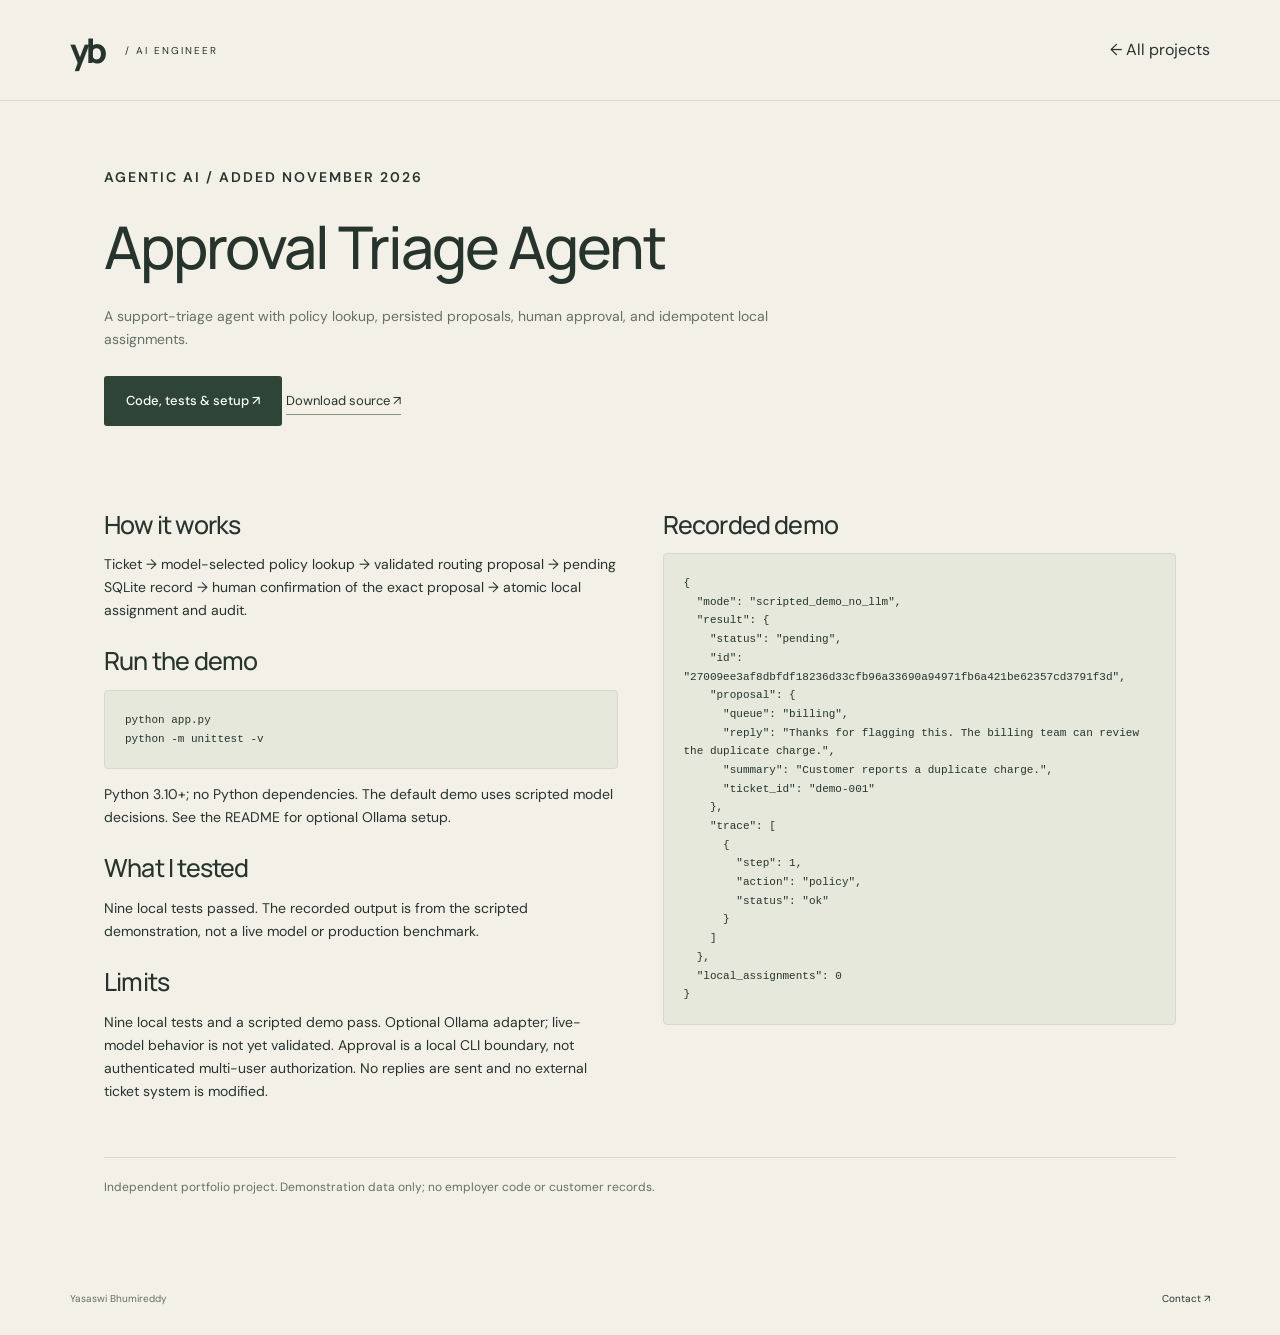
==== approval-triage-agent.html @ 5c436dfd "Feature two runnable agentic AI projects with tested demos and clear limits" ====
<!doctype html><html lang="en"><head><meta charset="utf-8"><meta name="viewport" content="width=device-width,initial-scale=1"><title>Approval Triage Agent | Yasaswi Bhumireddy</title><link rel="stylesheet" href="style.css"></head><body><nav><a class="brand" href="index.html">yb<span> / AI ENGINEER</span></a><a href="index.html#work">← All projects</a></nav><main class="case"><p class="eyebrow">AGENTIC AI / ADDED NOVEMBER 2026</p><h1>Approval Triage Agent</h1><p class="lede">A support-triage agent with policy lookup, persisted proposals, human approval, and idempotent local assignments.</p><a class="button" href="https://github.com/yasaswireddy7032/approval-triage-agent">Code, tests &amp; setup ↗</a> <a class="text-link" href="https://github.com/yasaswireddy7032/approval-triage-agent/archive/refs/heads/main.zip">Download source ↗</a><div class="case-grid"><section><h2>How it works</h2><p>Ticket → model-selected policy lookup → validated routing proposal → pending SQLite record → human confirmation of the exact proposal → atomic local assignment and audit.</p><h2>Run the demo</h2><pre>python app.py
python -m unittest -v</pre><p>Python 3.10+; no Python dependencies. The default demo uses scripted model decisions. See the README for optional Ollama setup.</p><h2>What I tested</h2><p>Nine local tests passed. The recorded output is from the scripted demonstration, not a live model or production benchmark.</p><h2>Limits</h2><p>Nine local tests and a scripted demo pass. Optional Ollama adapter; live-model behavior is not yet validated. Approval is a local CLI boundary, not authenticated multi-user authorization. No replies are sent and no external ticket system is modified.</p></section><section><h2>Recorded demo</h2><pre>{
  &quot;mode&quot;: &quot;scripted_demo_no_llm&quot;,
  &quot;result&quot;: {
    &quot;status&quot;: &quot;pending&quot;,
    &quot;id&quot;: &quot;27009ee3af8dbfdf18236d33cfb96a33690a94971fb6a421be62357cd3791f3d&quot;,
    &quot;proposal&quot;: {
      &quot;queue&quot;: &quot;billing&quot;,
      &quot;reply&quot;: &quot;Thanks for flagging this. The billing team can review the duplicate charge.&quot;,
      &quot;summary&quot;: &quot;Customer reports a duplicate charge.&quot;,
      &quot;ticket_id&quot;: &quot;demo-001&quot;
    },
    &quot;trace&quot;: [
      {
        &quot;step&quot;: 1,
        &quot;action&quot;: &quot;policy&quot;,
        &quot;status&quot;: &quot;ok&quot;
      }
    ]
  },
  &quot;local_assignments&quot;: 0
}
</pre></section></div><aside>Independent portfolio project. Demonstration data only; no employer code or customer records.</aside></main><footer><span>Yasaswi Bhumireddy</span><a href="index.html#contact">Contact ↗</a></footer></body></html>
---- style.css ----
@import url('https://fonts.googleapis.com/css2?family=DM+Sans:wght@400;500;600;700&family=Manrope:wght@400;500;600;700;800&display=swap');
:root{--paper:#f3f0e8;--ink:#26342d;--muted:#657066;--line:#d8d9cd;--accent:#b6cc66;--forest:#2e4437}*{box-sizing:border-box}html{scroll-behavior:smooth;scroll-padding-top:90px}body{margin:0;background:var(--paper);color:var(--ink);font-family:'DM Sans',Arial,sans-serif;font-size:16px;line-height:1.65}a{color:inherit;text-decoration:none}button{font:inherit}a,button{touch-action:manipulation}a:focus-visible,button:focus-visible{outline:3px solid #547e2c;outline-offset:5px}.skip{position:absolute;left:20px;top:-100px;background:white;padding:12px;z-index:10}.skip:focus{top:10px}nav{max-width:1440px;margin:auto;padding:22px 5.5%;display:flex;align-items:center;justify-content:space-between;border-bottom:1px solid var(--line)}.brand{font-family:'Manrope',sans-serif;font-size:34px;font-weight:800;letter-spacing:-3px;display:flex;align-items:center;gap:21px}.brand span{font:10px 'DM Sans',sans-serif;letter-spacing:2px}.navlinks{display:flex;gap:31px;align-items:center;font-size:13px}.nav-contact{border:1px solid #718071;border-radius:30px;padding:8px 19px}.nav-contact span{margin-left:20px}.hero{max-width:1440px;margin:auto;display:grid;grid-template-columns:1.2fr 1fr;gap:6%;padding:65px 5.5% 62px}.eyebrow{font-size:10px;font-weight:600;letter-spacing:2px;margin:0 0 26px}.dot{display:inline-block;width:7px;height:7px;background:#6a8542;border-radius:50%;margin-right:9px}h1,h2,h3{font-family:'Manrope',sans-serif;font-weight:500;line-height:1.1;margin:0;letter-spacing:-2px}h1{font-size:clamp(44px,4.6vw,70px)}em{font-family:Georgia,serif;font-weight:400;color:#718254}h1 em{line-height:1.08}.intro{font-size:16px;line-height:1.75;max-width:425px;margin:28px 0}.intro strong{font-weight:600}.hero-actions{display:flex;align-items:center;gap:30px}.button{display:inline-flex;align-items:center;gap:37px;background:var(--forest);color:white;padding:14px 22px;border-radius:3px;font-size:13px;font-weight:500}.button:hover{background:#405c42}.text-link{font-size:13px;border-bottom:1px solid #8c9483;padding-bottom:5px}.hero-note{display:flex;justify-content:space-between;gap:20px;border-top:1px solid var(--line);padding-top:21px;margin-top:48px;max-width:475px;font-size:9px;color:var(--muted)}.hero-note span:first-child{letter-spacing:1px}.portrait-wrap{position:relative;min-height:500px;margin:0 0 0 15px;background:#d6cfbc;border-radius:130px 3px 3px 3px;overflow:hidden}.portrait{width:100%;height:100%;position:absolute;object-fit:cover;object-position:50% 40%;filter:saturate(.76)}.portrait-label{position:absolute;bottom:20px;left:22px;right:22px;display:flex;justify-content:space-between;color:white;font-size:10px;letter-spacing:1px;padding:14px 0;border-top:1px solid #fff7;text-shadow:0 1px 5px #000}.portrait-label:before{content:'';position:absolute;inset:-50px -24px -30px;background:linear-gradient(transparent,#0006);z-index:-1}.portrait-label{isolation:isolate}.photo-marker{position:absolute;top:18px;right:23px;font-size:26px;color:#fff9}.skills-strip{border-top:1px solid var(--line);border-bottom:1px solid var(--line);display:flex;justify-content:space-between;padding:24px 5.5%;gap:20px;font-size:10px;letter-spacing:2px;color:#737c6b;max-width:1440px;margin:auto}.section{padding:90px 5.5%;max-width:1440px;margin:auto}.section-heading{display:flex;align-items:flex-end;justify-content:space-between;gap:50px;margin-bottom:40px}h2{font-size:clamp(34px,3.5vw,52px)}.section-heading>p{max-width:330px;color:var(--muted);font-size:14px;line-height:1.8;margin-bottom:0}.featured{display:grid;grid-template-columns:1.15fr 1fr;border:1px solid var(--line);margin-bottom:50px}.featured-visual{background:#e3e7d9;min-height:340px;padding:30px 35px;display:flex;flex-direction:column;align-items:center;background-image:radial-gradient(#78826b33 1px,transparent 1px);background-size:15px 15px}.diagram-caption{align-self:flex-start;font-size:9px;letter-spacing:1.5px;margin-bottom:35px}.query-node{border:1px solid #aab49a;background:#f3f3e8;padding:15px 23px;font-size:12px;border-radius:5px}.connector{height:25px;width:1px;background:#9da98b}.node-row{display:flex;gap:12px}.node-row span{border:1px solid #a3ae92;background:#edf0e6;padding:10px;font-size:10px;border-radius:4px}.evidence-node{display:flex;align-items:center;gap:12px;background:#344934;color:#fff;padding:14px 20px;border-radius:4px;font-size:11px}.evidence-node>span:last-child{color:#c2d293}.tiny-dot{height:6px;width:6px;background:#bfd079;border-radius:50%}.diagram-footer{margin-top:20px;font-size:8px;letter-spacing:2px}.featured-copy{padding:45px 40px;display:flex;flex-direction:column;align-items:flex-start;justify-content:center}.featured-copy .eyebrow{margin-bottom:18px}.featured-copy h3{font-size:31px;letter-spacing:-1px}.featured-copy p:not(.eyebrow){font-size:14px;color:var(--muted)}.tags{display:flex;gap:7px;flex-wrap:wrap;margin:7px 0 26px}.tags span{font-size:9px;border:1px solid #cbd0bd;border-radius:20px;padding:3px 10px}.project-toolbar{display:flex;justify-content:space-between;align-items:center;gap:20px;margin-bottom:24px}.project-toolbar>p{font-size:9px;letter-spacing:1.1px}.project-toolbar>p span{color:var(--muted);margin-left:15px}.filters{display:flex;gap:6px;flex-wrap:wrap}.filters button{border:1px solid var(--line);background:transparent;padding:6px 13px;border-radius:20px;font-size:10px;color:var(--ink);cursor:pointer}.filters button.active{background:var(--ink);color:#fff}.projects-grid{display:grid;grid-template-columns:repeat(3,1fr);gap:16px}.project{border:1px solid var(--line);padding:25px;display:flex;flex-direction:column;min-height:245px;transition:background .15s}.project:hover{background:#ebece1}.project-top{display:flex;justify-content:space-between;align-items:center;margin-bottom:26px;font-size:9px;letter-spacing:1px;color:var(--muted)}.project-top span:first-child{font-size:17px;font-family:Georgia,serif}.project h3{font-size:21px;letter-spacing:-.6px;line-height:1.25}.project p{font-size:12px;line-height:1.8;color:var(--muted);flex:1}.project a{font-size:11px;display:flex;justify-content:space-between;border-top:1px solid var(--line);padding-top:13px}.work-note{font-size:11px;color:var(--muted);max-width:750px;margin-top:27px}.about{display:grid;grid-template-columns:1fr 1.3fr;gap:8%;border-top:1px solid var(--line);background:#e9ecdf}.about h2{font-size:53px}.large-copy{font-size:25px;line-height:1.5;margin-top:0;letter-spacing:-.5px}.about-copy>p:not(.large-copy){font-size:14px;color:var(--muted)}.principles{margin-top:30px}.principles>div{position:relative;padding:20px 0 15px 40px;border-top:1px solid #cdd3bd}.principles span{position:absolute;left:0;top:22px;font-size:10px;color:#758566}.principles h3{font-size:17px;letter-spacing:-.3px}.principles p{font-size:12px;color:var(--muted);margin:8px 0 0}.timeline article{display:grid;grid-template-columns:200px 1fr 90px;gap:30px;border-top:1px solid var(--line);padding:30px 0}.timeline h3{font-size:21px;letter-spacing:-.6px}.date,.row-type{font-size:9px;letter-spacing:1px;color:var(--muted);padding-top:4px}.timeline p{font-size:13px;color:var(--muted);max-width:640px}.timeline .employer{color:var(--ink);margin:9px 0 14px}.row-type{text-align:right}.contact{background:var(--forest);color:#eef1e4;padding-top:70px;padding-bottom:65px}.contact .eyebrow{color:#c0ceab}.contact h2{font-size:clamp(40px,5vw,70px)}.contact em{color:#c7d39e}.contact-bottom{display:flex;justify-content:space-between;align-items:center;margin-top:28px;gap:25px}.contact-bottom p{font-size:14px;color:#cbd2c2}.button.light{background:#d6e3ad;color:#273a28}.contact-email{display:inline-block;font-size:12px;margin-top:20px;border-bottom:1px solid #869779}footer{display:flex;gap:20px;justify-content:space-between;padding:28px 5.5%;font-size:10px;color:var(--muted);max-width:1440px;margin:auto}footer a{color:var(--ink)}.case{max-width:1200px;margin:auto;padding:65px 5%}.case h1{max-width:850px}.lede{font-size:21px;color:var(--muted);max-width:750px;margin:25px 0}.case-grid{display:grid;grid-template-columns:1fr 1fr;gap:45px;margin-top:60px}.case h2{font-size:25px;letter-spacing:-.8px;margin:25px 0 15px}.case p{font-size:14px}pre{overflow:auto;white-space:pre-wrap;overflow-wrap:anywhere;background:#e5e8db;border:1px solid var(--line);padding:20px;font-size:11px;line-height:1.7;border-radius:4px}.case aside{border-top:1px solid var(--line);margin-top:40px;padding-top:20px;font-size:12px;color:var(--muted)}
@media(min-width:1500px){body{max-width:1600px;margin:auto}}@media(max-width:900px){.hero{gap:3%;padding-top:40px}.portrait-wrap{min-height:465px;margin-left:0}.hero-note{flex-direction:column;gap:5px;margin-top:30px}.projects-grid{grid-template-columns:repeat(2,1fr)}.skills-strip{flex-wrap:wrap;justify-content:center;font-size:9px}.featured-copy{padding:25px}.featured-visual{padding:25px 16px}.node-row{gap:4px}.node-row span{font-size:8px}.project-toolbar{align-items:flex-start;flex-direction:column}.about{gap:7%}.about h2{font-size:44px}.timeline article{grid-template-columns:140px 1fr}.row-type{display:none}.section{padding-top:65px;padding-bottom:65px}}
@media(max-width:600px){nav{padding:16px 6%}.brand{font-size:30px}.brand span{font-size:8px;letter-spacing:1px;display:none}.navlinks{gap:17px;font-size:11px}.nav-contact{padding:6px 12px}.nav-contact span{display:none}.hero{grid-template-columns:1fr;padding:38px 6%;gap:35px}.hero h1{font-size:47px}.hero-copy .eyebrow{font-size:8px;letter-spacing:1.5px}.intro{font-size:15px;margin:23px 0}.hero-note{display:none}.portrait-wrap{min-height:420px;border-top-left-radius:95px}.portrait{object-position:50% 38%}.section{padding:50px 6%}.section-heading{display:block;margin-bottom:28px}.section-heading>p{margin-top:20px}.featured{grid-template-columns:1fr}.featured-visual{min-height:310px;padding:25px}.node-row span{font-size:10px}.featured-copy{padding:28px}.projects-grid{grid-template-columns:1fr}.project{min-height:210px}.project-top{margin-bottom:18px}.project-toolbar>p{font-size:8px}.filters button{font-size:9px;padding:6px 10px}.about{grid-template-columns:1fr;gap:30px}.about h2{font-size:42px}.large-copy{font-size:22px}.timeline article{grid-template-columns:1fr;gap:12px;padding:25px 0}.timeline h3{font-size:20px}.contact-bottom{align-items:flex-start;flex-direction:column}.contact h2{font-size:40px}.contact-bottom p br{display:none}footer{flex-wrap:wrap;padding:25px 6%;font-size:9px}footer>span:nth-child(2){display:none}.case-grid{grid-template-columns:1fr;gap:10px}.case h1{font-size:40px}.case{padding:45px 6%}.skills-strip{gap:14px 24px}}
@media(prefers-reduced-motion:reduce){html{scroll-behavior:auto}*{transition:none!important}}
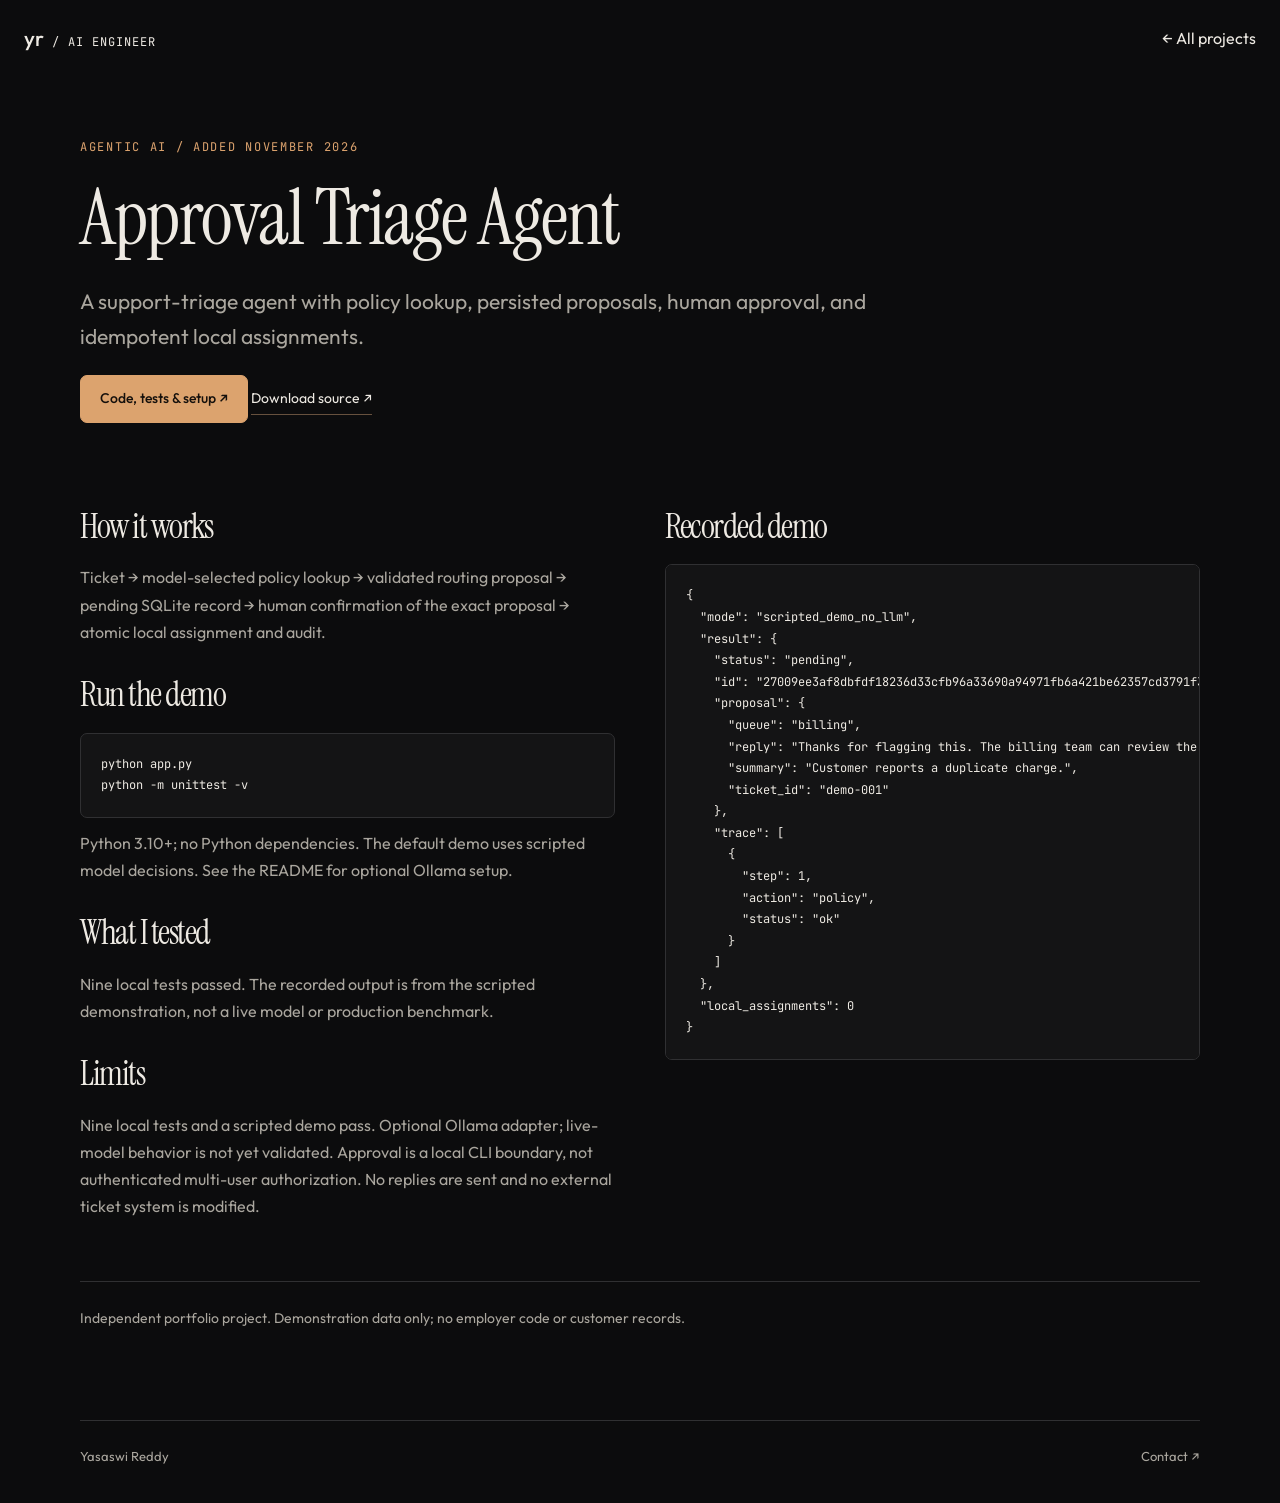
==== commit 03871ff8: "Use Yasaswi Reddy everywhere and add cover images for Dispute Copilot and Harbor Co-Authored-By: Cla" ====
--- a/approval-triage-agent.html
+++ b/approval-triage-agent.html
@@ -1,4 +1,4 @@
-<!doctype html><html lang="en"><head><meta charset="utf-8"><meta name="viewport" content="width=device-width,initial-scale=1"><title>Approval Triage Agent | Yasaswi Bhumireddy</title><link rel="stylesheet" href="style.css"></head><body><nav><a class="brand" href="index.html">yb<span> / AI ENGINEER</span></a><a href="index.html#work">← All projects</a></nav><main class="case"><p class="eyebrow">AGENTIC AI / ADDED NOVEMBER 2026</p><h1>Approval Triage Agent</h1><p class="lede">A support-triage agent with policy lookup, persisted proposals, human approval, and idempotent local assignments.</p><a class="button" href="https://github.com/yasaswireddy7032/approval-triage-agent">Code, tests &amp; setup ↗</a> <a class="text-link" href="https://github.com/yasaswireddy7032/approval-triage-agent/archive/refs/heads/main.zip">Download source ↗</a><div class="case-grid"><section><h2>How it works</h2><p>Ticket → model-selected policy lookup → validated routing proposal → pending SQLite record → human confirmation of the exact proposal → atomic local assignment and audit.</p><h2>Run the demo</h2><pre>python app.py
+<!doctype html><html lang="en"><head><meta charset="utf-8"><meta name="viewport" content="width=device-width,initial-scale=1"><title>Approval Triage Agent | Yasaswi Reddy</title><link rel="stylesheet" href="style.css"></head><body><nav><a class="brand" href="index.html">yr<span> / AI ENGINEER</span></a><a href="index.html#work">← All projects</a></nav><main class="case"><p class="eyebrow">AGENTIC AI / ADDED NOVEMBER 2026</p><h1>Approval Triage Agent</h1><p class="lede">A support-triage agent with policy lookup, persisted proposals, human approval, and idempotent local assignments.</p><a class="button" href="https://github.com/yasaswireddy7032/approval-triage-agent">Code, tests &amp; setup ↗</a> <a class="text-link" href="https://github.com/yasaswireddy7032/approval-triage-agent/archive/refs/heads/main.zip">Download source ↗</a><div class="case-grid"><section><h2>How it works</h2><p>Ticket → model-selected policy lookup → validated routing proposal → pending SQLite record → human confirmation of the exact proposal → atomic local assignment and audit.</p><h2>Run the demo</h2><pre>python app.py
 python -m unittest -v</pre><p>Python 3.10+; no Python dependencies. The default demo uses scripted model decisions. See the README for optional Ollama setup.</p><h2>What I tested</h2><p>Nine local tests passed. The recorded output is from the scripted demonstration, not a live model or production benchmark.</p><h2>Limits</h2><p>Nine local tests and a scripted demo pass. Optional Ollama adapter; live-model behavior is not yet validated. Approval is a local CLI boundary, not authenticated multi-user authorization. No replies are sent and no external ticket system is modified.</p></section><section><h2>Recorded demo</h2><pre>{
   &quot;mode&quot;: &quot;scripted_demo_no_llm&quot;,
   &quot;result&quot;: {
@@ -20,4 +20,4 @@
   },
   &quot;local_assignments&quot;: 0
 }
-</pre></section></div><aside>Independent portfolio project. Demonstration data only; no employer code or customer records.</aside></main><footer><span>Yasaswi Bhumireddy</span><a href="index.html#contact">Contact ↗</a></footer></body></html>+</pre></section></div><aside>Independent portfolio project. Demonstration data only; no employer code or customer records.</aside></main><footer><span>Yasaswi Reddy</span><a href="index.html#contact">Contact ↗</a></footer></body></html>
--- a/style.css
+++ b/style.css
@@ -1,5 +1,6 @@
-@import url('https://fonts.googleapis.com/css2?family=DM+Sans:wght@400;500;600;700&family=Manrope:wght@400;500;600;700;800&display=swap');
-:root{--paper:#f3f0e8;--ink:#26342d;--muted:#657066;--line:#d8d9cd;--accent:#b6cc66;--forest:#2e4437}*{box-sizing:border-box}html{scroll-behavior:smooth;scroll-padding-top:90px}body{margin:0;background:var(--paper);color:var(--ink);font-family:'DM Sans',Arial,sans-serif;font-size:16px;line-height:1.65}a{color:inherit;text-decoration:none}button{font:inherit}a,button{touch-action:manipulation}a:focus-visible,button:focus-visible{outline:3px solid #547e2c;outline-offset:5px}.skip{position:absolute;left:20px;top:-100px;background:white;padding:12px;z-index:10}.skip:focus{top:10px}nav{max-width:1440px;margin:auto;padding:22px 5.5%;display:flex;align-items:center;justify-content:space-between;border-bottom:1px solid var(--line)}.brand{font-family:'Manrope',sans-serif;font-size:34px;font-weight:800;letter-spacing:-3px;display:flex;align-items:center;gap:21px}.brand span{font:10px 'DM Sans',sans-serif;letter-spacing:2px}.navlinks{display:flex;gap:31px;align-items:center;font-size:13px}.nav-contact{border:1px solid #718071;border-radius:30px;padding:8px 19px}.nav-contact span{margin-left:20px}.hero{max-width:1440px;margin:auto;display:grid;grid-template-columns:1.2fr 1fr;gap:6%;padding:65px 5.5% 62px}.eyebrow{font-size:10px;font-weight:600;letter-spacing:2px;margin:0 0 26px}.dot{display:inline-block;width:7px;height:7px;background:#6a8542;border-radius:50%;margin-right:9px}h1,h2,h3{font-family:'Manrope',sans-serif;font-weight:500;line-height:1.1;margin:0;letter-spacing:-2px}h1{font-size:clamp(44px,4.6vw,70px)}em{font-family:Georgia,serif;font-weight:400;color:#718254}h1 em{line-height:1.08}.intro{font-size:16px;line-height:1.75;max-width:425px;margin:28px 0}.intro strong{font-weight:600}.hero-actions{display:flex;align-items:center;gap:30px}.button{display:inline-flex;align-items:center;gap:37px;background:var(--forest);color:white;padding:14px 22px;border-radius:3px;font-size:13px;font-weight:500}.button:hover{background:#405c42}.text-link{font-size:13px;border-bottom:1px solid #8c9483;padding-bottom:5px}.hero-note{display:flex;justify-content:space-between;gap:20px;border-top:1px solid var(--line);padding-top:21px;margin-top:48px;max-width:475px;font-size:9px;color:var(--muted)}.hero-note span:first-child{letter-spacing:1px}.portrait-wrap{position:relative;min-height:500px;margin:0 0 0 15px;background:#d6cfbc;border-radius:130px 3px 3px 3px;overflow:hidden}.portrait{width:100%;height:100%;position:absolute;object-fit:cover;object-position:50% 40%;filter:saturate(.76)}.portrait-label{position:absolute;bottom:20px;left:22px;right:22px;display:flex;justify-content:space-between;color:white;font-size:10px;letter-spacing:1px;padding:14px 0;border-top:1px solid #fff7;text-shadow:0 1px 5px #000}.portrait-label:before{content:'';position:absolute;inset:-50px -24px -30px;background:linear-gradient(transparent,#0006);z-index:-1}.portrait-label{isolation:isolate}.photo-marker{position:absolute;top:18px;right:23px;font-size:26px;color:#fff9}.skills-strip{border-top:1px solid var(--line);border-bottom:1px solid var(--line);display:flex;justify-content:space-between;padding:24px 5.5%;gap:20px;font-size:10px;letter-spacing:2px;color:#737c6b;max-width:1440px;margin:auto}.section{padding:90px 5.5%;max-width:1440px;margin:auto}.section-heading{display:flex;align-items:flex-end;justify-content:space-between;gap:50px;margin-bottom:40px}h2{font-size:clamp(34px,3.5vw,52px)}.section-heading>p{max-width:330px;color:var(--muted);font-size:14px;line-height:1.8;margin-bottom:0}.featured{display:grid;grid-template-columns:1.15fr 1fr;border:1px solid var(--line);margin-bottom:50px}.featured-visual{background:#e3e7d9;min-height:340px;padding:30px 35px;display:flex;flex-direction:column;align-items:center;background-image:radial-gradient(#78826b33 1px,transparent 1px);background-size:15px 15px}.diagram-caption{align-self:flex-start;font-size:9px;letter-spacing:1.5px;margin-bottom:35px}.query-node{border:1px solid #aab49a;background:#f3f3e8;padding:15px 23px;font-size:12px;border-radius:5px}.connector{height:25px;width:1px;background:#9da98b}.node-row{display:flex;gap:12px}.node-row span{border:1px solid #a3ae92;background:#edf0e6;padding:10px;font-size:10px;border-radius:4px}.evidence-node{display:flex;align-items:center;gap:12px;background:#344934;color:#fff;padding:14px 20px;border-radius:4px;font-size:11px}.evidence-node>span:last-child{color:#c2d293}.tiny-dot{height:6px;width:6px;background:#bfd079;border-radius:50%}.diagram-footer{margin-top:20px;font-size:8px;letter-spacing:2px}.featured-copy{padding:45px 40px;display:flex;flex-direction:column;align-items:flex-start;justify-content:center}.featured-copy .eyebrow{margin-bottom:18px}.featured-copy h3{font-size:31px;letter-spacing:-1px}.featured-copy p:not(.eyebrow){font-size:14px;color:var(--muted)}.tags{display:flex;gap:7px;flex-wrap:wrap;margin:7px 0 26px}.tags span{font-size:9px;border:1px solid #cbd0bd;border-radius:20px;padding:3px 10px}.project-toolbar{display:flex;justify-content:space-between;align-items:center;gap:20px;margin-bottom:24px}.project-toolbar>p{font-size:9px;letter-spacing:1.1px}.project-toolbar>p span{color:var(--muted);margin-left:15px}.filters{display:flex;gap:6px;flex-wrap:wrap}.filters button{border:1px solid var(--line);background:transparent;padding:6px 13px;border-radius:20px;font-size:10px;color:var(--ink);cursor:pointer}.filters button.active{background:var(--ink);color:#fff}.projects-grid{display:grid;grid-template-columns:repeat(3,1fr);gap:16px}.project{border:1px solid var(--line);padding:25px;display:flex;flex-direction:column;min-height:245px;transition:background .15s}.project:hover{background:#ebece1}.project-top{display:flex;justify-content:space-between;align-items:center;margin-bottom:26px;font-size:9px;letter-spacing:1px;color:var(--muted)}.project-top span:first-child{font-size:17px;font-family:Georgia,serif}.project h3{font-size:21px;letter-spacing:-.6px;line-height:1.25}.project p{font-size:12px;line-height:1.8;color:var(--muted);flex:1}.project a{font-size:11px;display:flex;justify-content:space-between;border-top:1px solid var(--line);padding-top:13px}.work-note{font-size:11px;color:var(--muted);max-width:750px;margin-top:27px}.about{display:grid;grid-template-columns:1fr 1.3fr;gap:8%;border-top:1px solid var(--line);background:#e9ecdf}.about h2{font-size:53px}.large-copy{font-size:25px;line-height:1.5;margin-top:0;letter-spacing:-.5px}.about-copy>p:not(.large-copy){font-size:14px;color:var(--muted)}.principles{margin-top:30px}.principles>div{position:relative;padding:20px 0 15px 40px;border-top:1px solid #cdd3bd}.principles span{position:absolute;left:0;top:22px;font-size:10px;color:#758566}.principles h3{font-size:17px;letter-spacing:-.3px}.principles p{font-size:12px;color:var(--muted);margin:8px 0 0}.timeline article{display:grid;grid-template-columns:200px 1fr 90px;gap:30px;border-top:1px solid var(--line);padding:30px 0}.timeline h3{font-size:21px;letter-spacing:-.6px}.date,.row-type{font-size:9px;letter-spacing:1px;color:var(--muted);padding-top:4px}.timeline p{font-size:13px;color:var(--muted);max-width:640px}.timeline .employer{color:var(--ink);margin:9px 0 14px}.row-type{text-align:right}.contact{background:var(--forest);color:#eef1e4;padding-top:70px;padding-bottom:65px}.contact .eyebrow{color:#c0ceab}.contact h2{font-size:clamp(40px,5vw,70px)}.contact em{color:#c7d39e}.contact-bottom{display:flex;justify-content:space-between;align-items:center;margin-top:28px;gap:25px}.contact-bottom p{font-size:14px;color:#cbd2c2}.button.light{background:#d6e3ad;color:#273a28}.contact-email{display:inline-block;font-size:12px;margin-top:20px;border-bottom:1px solid #869779}footer{display:flex;gap:20px;justify-content:space-between;padding:28px 5.5%;font-size:10px;color:var(--muted);max-width:1440px;margin:auto}footer a{color:var(--ink)}.case{max-width:1200px;margin:auto;padding:65px 5%}.case h1{max-width:850px}.lede{font-size:21px;color:var(--muted);max-width:750px;margin:25px 0}.case-grid{display:grid;grid-template-columns:1fr 1fr;gap:45px;margin-top:60px}.case h2{font-size:25px;letter-spacing:-.8px;margin:25px 0 15px}.case p{font-size:14px}pre{overflow:auto;white-space:pre-wrap;overflow-wrap:anywhere;background:#e5e8db;border:1px solid var(--line);padding:20px;font-size:11px;line-height:1.7;border-radius:4px}.case aside{border-top:1px solid var(--line);margin-top:40px;padding-top:20px;font-size:12px;color:var(--muted)}
-@media(min-width:1500px){body{max-width:1600px;margin:auto}}@media(max-width:900px){.hero{gap:3%;padding-top:40px}.portrait-wrap{min-height:465px;margin-left:0}.hero-note{flex-direction:column;gap:5px;margin-top:30px}.projects-grid{grid-template-columns:repeat(2,1fr)}.skills-strip{flex-wrap:wrap;justify-content:center;font-size:9px}.featured-copy{padding:25px}.featured-visual{padding:25px 16px}.node-row{gap:4px}.node-row span{font-size:8px}.project-toolbar{align-items:flex-start;flex-direction:column}.about{gap:7%}.about h2{font-size:44px}.timeline article{grid-template-columns:140px 1fr}.row-type{display:none}.section{padding-top:65px;padding-bottom:65px}}
-@media(max-width:600px){nav{padding:16px 6%}.brand{font-size:30px}.brand span{font-size:8px;letter-spacing:1px;display:none}.navlinks{gap:17px;font-size:11px}.nav-contact{padding:6px 12px}.nav-contact span{display:none}.hero{grid-template-columns:1fr;padding:38px 6%;gap:35px}.hero h1{font-size:47px}.hero-copy .eyebrow{font-size:8px;letter-spacing:1.5px}.intro{font-size:15px;margin:23px 0}.hero-note{display:none}.portrait-wrap{min-height:420px;border-top-left-radius:95px}.portrait{object-position:50% 38%}.section{padding:50px 6%}.section-heading{display:block;margin-bottom:28px}.section-heading>p{margin-top:20px}.featured{grid-template-columns:1fr}.featured-visual{min-height:310px;padding:25px}.node-row span{font-size:10px}.featured-copy{padding:28px}.projects-grid{grid-template-columns:1fr}.project{min-height:210px}.project-top{margin-bottom:18px}.project-toolbar>p{font-size:8px}.filters button{font-size:9px;padding:6px 10px}.about{grid-template-columns:1fr;gap:30px}.about h2{font-size:42px}.large-copy{font-size:22px}.timeline article{grid-template-columns:1fr;gap:12px;padding:25px 0}.timeline h3{font-size:20px}.contact-bottom{align-items:flex-start;flex-direction:column}.contact h2{font-size:40px}.contact-bottom p br{display:none}footer{flex-wrap:wrap;padding:25px 6%;font-size:9px}footer>span:nth-child(2){display:none}.case-grid{grid-template-columns:1fr;gap:10px}.case h1{font-size:40px}.case{padding:45px 6%}.skills-strip{gap:14px 24px}}
-@media(prefers-reduced-motion:reduce){html{scroll-behavior:auto}*{transition:none!important}}
+@import url('https://fonts.googleapis.com/css2?family=Instrument+Serif:ital@0;1&family=Outfit:wght@400;500;600;700&family=JetBrains+Mono:wght@400;500&display=swap');
+:root{color-scheme:dark;--bg:#0c0c0d;--panel:#141415;--text:#eeeae3;--muted:#aaa69e;--line:#303032;--accent:#dca36e;--sage:#8ac5b0;--serif:'Instrument Serif',Georgia,serif;--mono:'JetBrains Mono',monospace}*{box-sizing:border-box}html{scroll-behavior:smooth;scroll-padding-top:90px}body{margin:0;background:var(--bg);color:var(--text);font:16px/1.7 'Outfit',Arial,sans-serif}a{color:inherit;text-decoration:none}a:hover{color:var(--accent)}button,input{font:inherit}button,a{touch-action:manipulation}button{cursor:pointer}button:disabled{cursor:default}a:focus-visible,button:focus-visible,input:focus-visible,summary:focus-visible{outline:2px solid var(--accent);outline-offset:5px}[hidden]{display:none!important}::selection{background:#62452c;color:#fff}.wrap{width:min(1120px,calc(100% - 64px));margin:auto}.skip{position:fixed;top:-100px;left:16px;background:var(--accent);color:var(--bg);padding:12px;z-index:100}.skip:focus{top:12px}.site-header{position:sticky;top:0;z-index:20;border-bottom:1px solid var(--line);background:rgba(12,12,13,.95);backdrop-filter:blur(15px)}nav{width:min(1240px,calc(100% - 48px));margin:auto;display:flex;align-items:center;justify-content:space-between;gap:24px;min-height:78px}.brand{font-size:21px;font-weight:500;white-space:nowrap}.brand em{font-family:var(--serif);font-size:25px}.brand span{font:12px var(--mono);letter-spacing:1px}.navlinks{display:flex;gap:23px;font-size:14px}.navlinks a{color:var(--muted)}.navlinks a:hover,.navlinks a[aria-current]{color:var(--accent)}.search-toggle{background:none;border:1px solid var(--line);border-radius:6px;padding:7px 10px;color:var(--muted);font-size:14px}kbd{font:12px var(--mono);margin-left:10px;border:1px solid #444;padding:1px 5px;border-radius:3px}.hero{padding-top:85px;padding-bottom:48px;background:radial-gradient(ellipse at 80% 35%,#2b201521,transparent 65%)}.hero-grid{display:grid;grid-template-columns:1.2fr 1fr;gap:64px;align-items:center}.eyebrow{font:12px/1.6 var(--mono);letter-spacing:1.7px;color:var(--accent);margin:0 0 22px}h1,h2,h3,h4,p{margin-top:0}h1,h2{font-family:var(--serif);font-weight:400;line-height:1.02;letter-spacing:-1.5px}h1{font-size:clamp(62px,7.2vw,100px);margin-bottom:26px}em{font-family:var(--serif);font-weight:400;color:var(--accent)}h2{font-size:clamp(42px,4.5vw,62px);margin-bottom:27px}h3{font-weight:500;font-size:24px;line-height:1.3;letter-spacing:-.5px;margin-bottom:12px}h4{font-size:16px;font-weight:500;margin-bottom:10px}p{color:var(--muted);margin-bottom:20px}.intro{font-size:18px;line-height:1.75;max-width:550px}.actions{display:flex;flex-wrap:wrap;gap:12px;align-items:center;margin-top:28px}.button{display:inline-flex;align-items:center;justify-content:center;background:var(--accent);color:#15100c;border:1px solid var(--accent);padding:11px 19px;border-radius:7px;font-size:14px;font-weight:500;transition:background .2s}.button:hover{background:#ebba8b;color:#15100c}.button.secondary{background:transparent;color:var(--text);border-color:#45403a}.button.secondary:hover{border-color:var(--accent);background:#211a15}.hero-links{display:flex;gap:22px;flex-wrap:wrap;font-size:14px;color:var(--muted);margin-top:25px}.terminal{background:#111112;border:1px solid #38312a;border-radius:12px;overflow:hidden;box-shadow:0 22px 75px #0005;transform:rotate(1deg)}.terminal-bar,.terminal-foot{padding:14px 20px;font:12px/1.5 var(--mono);color:var(--muted);display:flex;justify-content:space-between;gap:10px;border-bottom:1px solid var(--line)}.terminal-content{padding:25px 22px 7px;font:14px/1.7 var(--mono)}.terminal-content a{display:block;color:var(--text)}.terminal-content p{font-size:12px;color:var(--sage);margin:5px 0 24px;padding-left:18px}.prompt{color:var(--accent)}.terminal-foot{border:0;border-top:1px solid var(--line);font-family:'Outfit',sans-serif}.credentials{display:grid;grid-template-columns:repeat(4,1fr);gap:28px;border-top:1px solid var(--line);margin:64px 0 0;padding-top:28px}.credentials div+div{border-left:1px solid var(--line);padding-left:25px}dt{color:var(--muted);font-size:13px}dd{margin:0}.credentials dd{font-size:22px;line-height:1.4;margin:5px 0}.credentials p{font-size:13px;margin:0}.focus-band{display:flex;gap:32px;align-items:center;justify-content:center;border-block:1px solid var(--line);padding:18px 24px;color:var(--muted);font:12px var(--mono);letter-spacing:1px;flex-wrap:wrap}.focus-band span{color:var(--accent)}.section{padding-top:100px;padding-bottom:100px;border-bottom:1px solid var(--line)}.two-col{display:grid;grid-template-columns:1fr 1.35fr;gap:80px}.large-copy{font-size:22px;color:var(--text);line-height:1.55}.facts{margin-top:30px}.facts div{display:grid;grid-template-columns:85px 1fr;gap:20px;padding:13px 0;border-top:1px solid var(--line)}.facts dd{font-size:15px}.section-intro{max-width:650px;font-size:18px;margin-bottom:38px}.timeline{margin-top:50px}.timeline article{display:grid;grid-template-columns:185px 1fr;gap:40px;padding:0 0 40px;margin-bottom:36px;border-bottom:1px solid var(--line)}.timeline article:last-child{border:0;margin-bottom:0;padding-bottom:0}.date{font:12px/1.7 var(--mono);color:var(--accent);padding-top:6px}.employer{color:var(--sage);font-size:14px}.timeline article p:last-child{margin-bottom:0}.tags{display:flex;flex-wrap:wrap;gap:8px;margin:20px 0}.tags span{font-size:12px;color:#c7c3bb;border:1px solid #373432;border-radius:5px;padding:4px 9px}.featured{display:grid;grid-template-columns:1.2fr 1fr;gap:50px;padding:36px;border:1px solid #5b402a;border-radius:12px;background:linear-gradient(120deg,#20181090,#101312);margin-bottom:30px}.featured h3{font-family:var(--serif);font-size:42px}.text-link{display:inline-block;font-size:14px;border-bottom:1px solid #67513e;padding-bottom:3px}.pipeline{background:#0d1010;border:1px solid #2d3a34;border-radius:9px;text-align:center;padding:25px 20px;display:flex;flex-direction:column;align-items:center;justify-content:center}.pipeline .eyebrow{font-size:11px;letter-spacing:1px}.pipeline div{border:1px solid #395046;padding:9px 16px;font-size:14px;border-radius:5px;width:100%;max-width:270px}.pipeline>span:not(.eyebrow){color:var(--sage);line-height:1.6}.pipeline p{font:11px/1.6 var(--mono);margin:18px 0 0;color:var(--sage)}.project-toolbar{display:flex;align-items:center;justify-content:space-between;gap:20px;flex-wrap:wrap;margin:30px 0 20px}.filters{display:flex;gap:8px;flex-wrap:wrap}.filters button{background:transparent;color:var(--muted);border:1px solid var(--line);border-radius:20px;padding:6px 14px;font-size:14px}.filters button.active{border-color:var(--accent);color:var(--accent);background:#251b13}#project-count{font-size:13px;margin:0}.project{background:var(--panel);border:1px solid var(--line);border-radius:9px;margin-bottom:12px;scroll-margin-top:100px}.project summary{list-style:none;cursor:pointer;padding:24px 28px;display:grid;grid-template-columns:1fr auto;gap:7px 25px}.project summary::-webkit-details-marker{display:none}.project-category{font:11px var(--mono);color:var(--accent);text-transform:uppercase;letter-spacing:1px;grid-column:1}.project h3{grid-column:1;margin:0;font-size:23px}.project-summary{grid-column:1;color:var(--muted);font-size:16px;max-width:820px}.detail-label{grid-column:2;grid-row:1/4;align-self:center;font-size:13px;color:var(--accent);white-space:nowrap}.detail-label span{margin-left:10px;display:inline-block;font-size:21px;transition:transform .2s}.project details[open] .detail-label span{transform:rotate(45deg)}.project details[open] summary{border-bottom:1px solid var(--line)}.project-body{padding:28px;background:#111112;border-radius:0 0 9px 9px}.project-body h4{color:var(--sage)}.work-note{font-size:14px;max-width:860px;margin:26px 0 0}.skill-grid{display:grid;grid-template-columns:repeat(2,1fr);gap:24px;margin:40px 0}.skill-grid article{border:1px solid var(--line);border-radius:9px;padding:26px}.skill-grid a{color:var(--accent);font-size:14px;border-bottom:1px solid #66503c}.skill-grid h3{font-size:21px}.tool-rows p{display:grid;grid-template-columns:180px 1fr;border-top:1px solid var(--line);padding:17px 0;margin:0;gap:25px;font-size:15px}.tool-rows strong{font-size:14px;font-weight:500;color:var(--text)}.publications article{padding:28px 0;border-top:1px solid var(--line);max-width:850px}.publications h3{font-size:24px}.publications article p{font-size:15px}.publications article p:last-child{margin:0}.background .section{padding-block:65px}.education{border-left:2px solid var(--accent);padding-left:25px;margin-top:35px}.education p{margin:5px 0}#learning li{margin-bottom:12px;color:var(--muted)}#contact{border-bottom:0;padding-bottom:65px}.contact-panel{padding:50px;border:1px solid #49392c;background:radial-gradient(ellipse at top right,#39281a70,transparent 70%),var(--panel);border-radius:14px}.contact-panel>p{max-width:610px}.contact-email{font-size:clamp(18px,2.7vw,32px);overflow-wrap:anywhere;color:var(--accent)}.contact-meta{display:flex;flex-wrap:wrap;gap:24px;border-top:1px solid #3a332c;margin-top:35px;padding-top:22px;color:var(--muted);font-size:14px}#copy-status{margin:10px 0 0;font-size:13px;color:var(--sage)}footer{display:flex;justify-content:space-between;gap:24px;padding:24px 0 35px;color:var(--muted);font-size:13px;border-top:1px solid var(--line)}dialog{color:var(--text);background:#161617;border:1px solid #5b4938;border-radius:12px;width:min(650px,calc(100% - 32px));padding:26px;max-height:80vh}dialog::backdrop{background:#000b;backdrop-filter:blur(5px)}.search-header{display:flex;align-items:center;justify-content:space-between;gap:20px}.search-header h2{font-family:'Outfit',sans-serif;font-size:22px;letter-spacing:-.5px;line-height:1.3;margin-bottom:20px}.search-header button{border:1px solid var(--line);color:var(--muted);background:transparent;border-radius:5px;padding:5px 10px;font-size:13px}dialog label{display:block;font-size:14px;color:var(--muted);margin:10px 0}dialog input{width:100%;background:#0c0c0d;color:var(--text);border:1px solid #59524b;padding:12px;border-radius:6px}#search-results{margin-top:16px;max-height:45vh;overflow:auto}#search-results a{display:block;padding:11px;border-bottom:1px solid var(--line)}#search-results small{display:block;color:var(--muted)}.search-hint{font-size:12px;margin:18px 0 0}.case{width:min(1120px,calc(100% - 64px));margin:60px auto 90px}.case h1{font-size:clamp(45px,6vw,80px);overflow-wrap:anywhere}.case .lede{font-size:21px;max-width:850px}.case-grid{display:grid;grid-template-columns:1fr 1fr;gap:50px;margin-top:55px}.case h2{font-size:34px;margin:32px 0 20px}.case pre{font:12px/1.8 var(--mono);background:var(--panel);border:1px solid var(--line);border-radius:7px;padding:20px;overflow:auto;max-width:100%}.case-grid>section{min-width:0}.case aside{color:var(--muted);font-size:14px;border-top:1px solid var(--line);padding-top:25px;margin-top:40px}body>footer:not(.wrap){width:min(1120px,calc(100% - 64px));margin:auto}
+@media(min-width:1500px){.hero{padding-top:105px}.hero-grid{gap:85px}}@media(max-width:1050px){.navlinks{gap:14px}.brand{font-size:18px}.brand em{font-size:21px}.search-toggle{font-size:0}.search-toggle kbd{font-size:13px;margin:0}.hero-grid{gap:32px}h1{font-size:76px}.credentials{gap:18px}.credentials div+div{padding-left:18px}.credentials dd{font-size:20px}.terminal-content{font-size:12px}.two-col{gap:45px}.featured{gap:30px}}@media(max-width:780px){.wrap{width:calc(100% - 40px)}nav{width:calc(100% - 40px);flex-wrap:wrap;gap:12px;padding:15px 0}.navlinks{order:3;width:100%;justify-content:space-between;gap:12px;overflow:auto;font-size:13px;padding-bottom:2px}.search-toggle{font-size:13px}.search-toggle kbd{margin-left:7px}.hero{padding-top:50px}.hero-grid{grid-template-columns:1fr;gap:40px}h1{font-size:clamp(61px,12vw,92px)}.hero .eyebrow{font-size:11px;letter-spacing:1px}.terminal{transform:none;max-width:600px}.terminal-content{font-size:14px}.credentials{grid-template-columns:1fr 1fr;margin-top:40px;gap:24px}.credentials div+div{border:0;padding:0}.credentials div:nth-child(even){padding-left:16px;border-left:1px solid var(--line)}.focus-band{gap:14px;font-size:10px;padding:15px}.focus-band span{display:none}.section{padding-block:65px}.two-col,.featured{grid-template-columns:1fr;gap:25px}.two-col h2 br{display:none}.timeline article{grid-template-columns:1fr;gap:15px;margin-bottom:30px;padding-bottom:30px}.featured{padding:25px}.project summary{padding:22px;gap:8px 15px}.project-summary{grid-column:1/3}.detail-label{grid-row:1/3}.project h3{font-size:21px}.project-body{padding:22px}.skill-grid{gap:16px}.skill-grid article{padding:22px}.tool-rows p{grid-template-columns:1fr;gap:6px}.contact-panel{padding:30px 25px}.contact-meta{gap:15px}.case{width:calc(100% - 40px);margin-top:45px}.case-grid{grid-template-columns:1fr;gap:0}.case h1{font-size:52px}.case .button{margin-bottom:12px}html{scroll-padding-top:130px}}@media(max-width:480px){.skill-grid{grid-template-columns:1fr}.credentials dd{font-size:18px}.credentials p{font-size:12px}.hero-links{gap:18px}.project-category{font-size:10px}.detail-label{font-size:0}.detail-label span{font-size:22px}h2{font-size:43px}.contact-panel h2{font-size:42px}footer{font-size:12px}.terminal-content{padding:20px 16px 0;font-size:12px}.terminal-content p{font-size:11px}.terminal-bar,.terminal-foot{padding:12px 16px}.terminal-bar{font-size:11px}}@media(prefers-reduced-motion:reduce){html{scroll-behavior:auto}*{transition:none!important}}@media print{.site-header,.filters,.search-toggle,dialog,.terminal,.focus-band{display:none!important}body{background:white;color:#111}p{color:#333}.wrap{width:100%}.section{padding:25px 0}.hero{padding:0}.hero-grid{display:block}.credentials{margin-top:20px}.project{break-inside:avoid}.button{border:1px solid #555;background:none;color:#111}}
+
+.case .cover{display:block;width:100%;height:auto;border-radius:16px;margin:24px 0 28px;border:1px solid rgba(255,255,255,.08);box-shadow:0 18px 50px rgba(0,0,0,.35)}
+.project-cover{display:block;width:100%;height:auto;border-radius:12px;margin:4px 0 16px;border:1px solid rgba(255,255,255,.08)}
